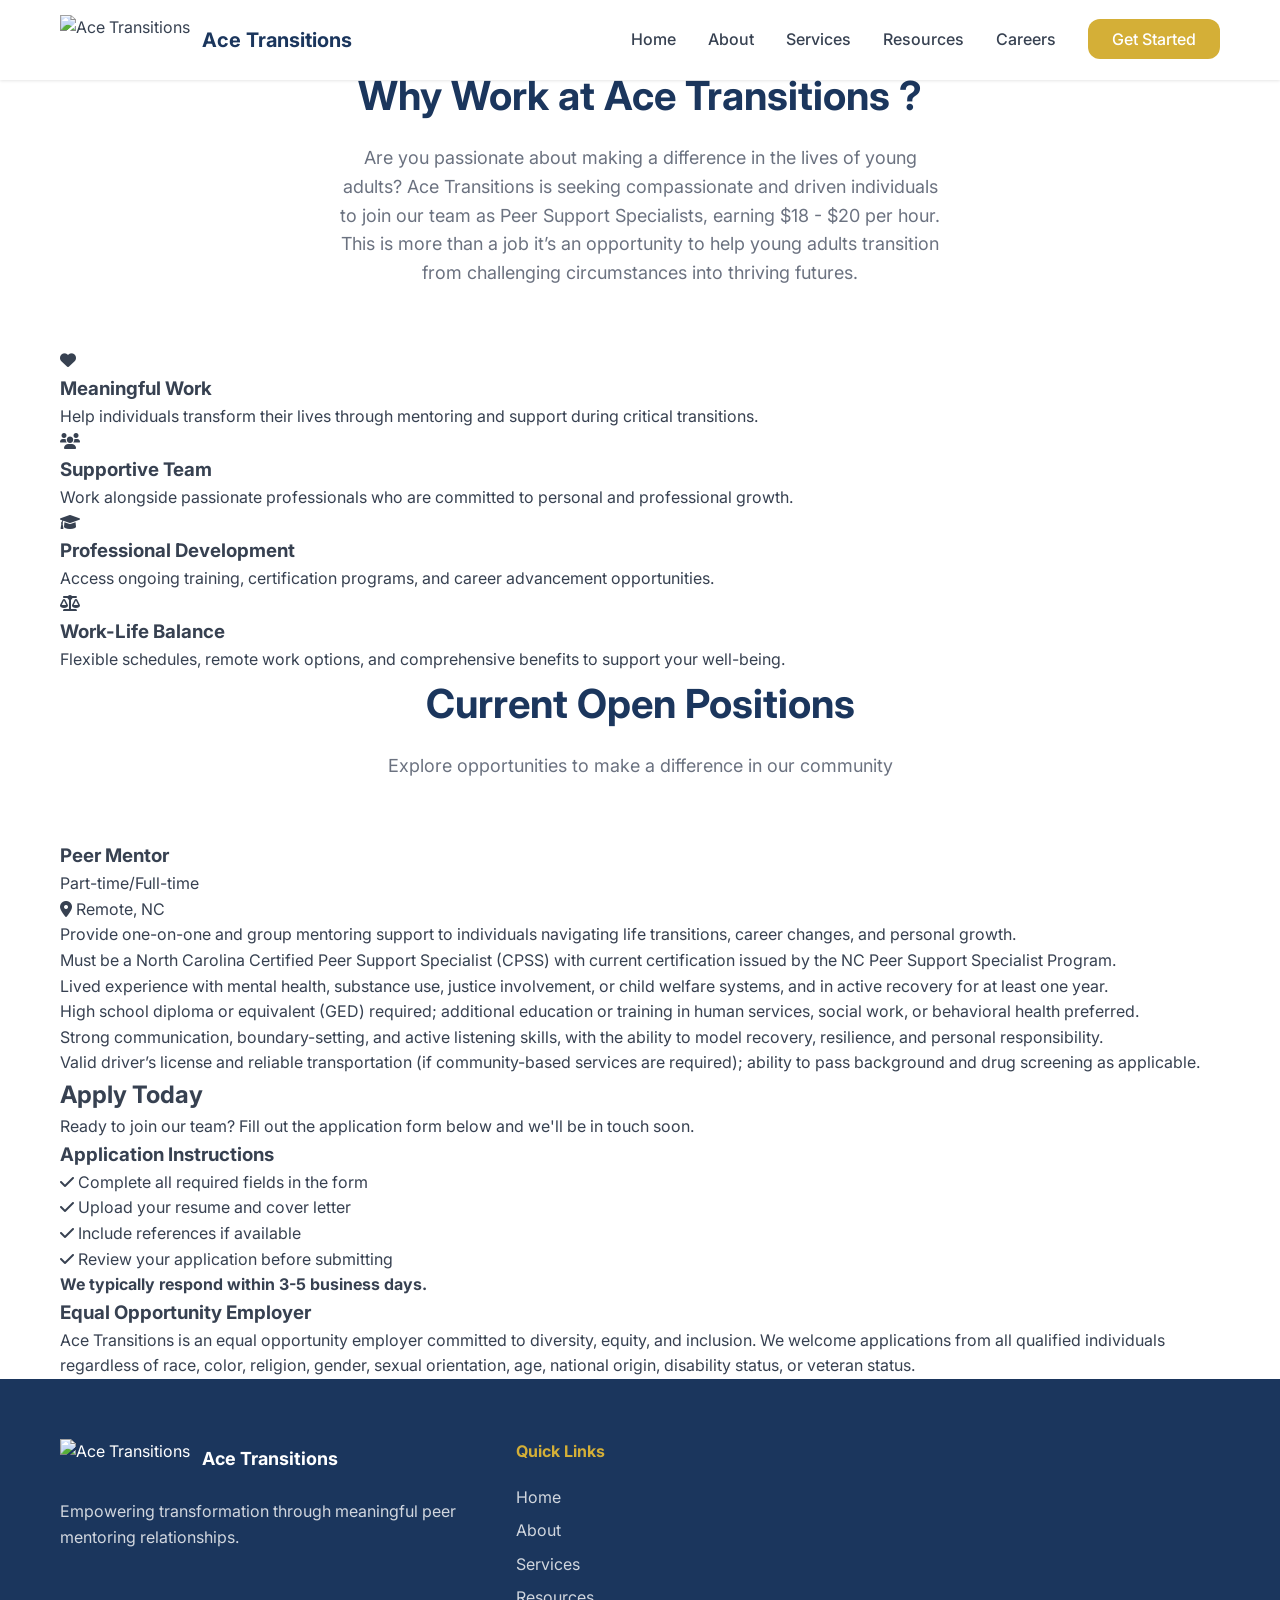
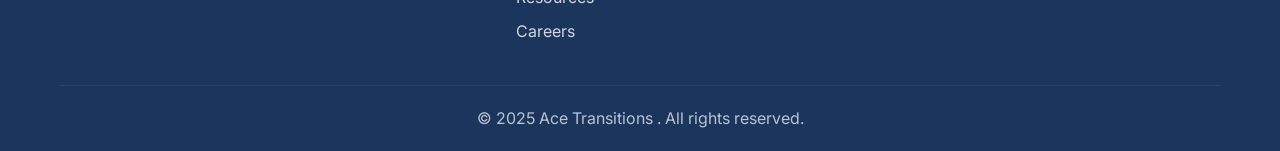
==== careers.html @ c4f5ea22 "Update logo and hero tint styling" ====
<!DOCTYPE html>
<html lang="en">

<head>
    <meta charset="UTF-8">
    <meta name="viewport" content="width=device-width, initial-scale=1.0">

    <!-- SEO Meta Tags -->
    <title>Careers | Join Our Team at Ace Transitions </title>
    <meta name="description"
        content="Join the Ace Transitions  team as a peer mentor or support staff. Apply online to help transform lives through professional mentoring services.">
    <meta name="keywords"
        content="careers, jobs, peer mentor jobs, mentoring careers, north carolina jobs, counseling jobs">
    <meta name="author" content="Ace Transitions ">
    <meta name="robots" content="index, follow">
    <link rel="canonical" href="https://transitionslegacycenter.com/careers">

    <!-- Open Graph / Facebook -->
    <meta property="og:type" content="website">
    <meta property="og:url" content="https://transitionslegacycenter.com/careers">
    <meta property="og:title" content="Careers | Join Our Team at Ace Transitions ">
    <meta property="og:description"
        content="Join our team of peer mentors and help transform lives through professional mentoring services in North Carolina.">
    <meta property="og:image" content="https://transitionslegacycenter.com/TLCLogo.png">

    <!-- Favicon -->
    <link rel="icon" type="image/png" href="TLCLogo.png">

    <!-- Stylesheets -->
    <link rel="stylesheet" href="css/style.css">
    <link rel="stylesheet" href="css/careers.css">
    <link href="https://fonts.googleapis.com/css2?family=Inter:wght@300;400;500;600;700&display=swap" rel="stylesheet">
    <link rel="stylesheet" href="https://cdnjs.cloudflare.com/ajax/libs/font-awesome/6.0.0/css/all.min.css">
</head>

<body>
    <!-- Navigation -->
    <nav class="navbar" role="navigation" aria-label="Main navigation">
        <div class="nav-container">
            <div class="nav-logo">
                <img src="TLCLogo.png" alt="Ace Transitions " class="logo">
                <span class="logo-text">Ace Transitions </span>
            </div>
            <ul class="nav-menu">
                <li><a href="index.html" class="nav-link">Home</a></li>
                <li><a href="index.html#about" class="nav-link">About</a></li>
                <li><a href="index.html#services" class="nav-link">Services</a></li>
                <li><a href="resources.html" class="nav-link">Resources</a></li>
                <li><a href="careers.html" class="nav-link active">Careers</a></li>
                <li><a href="https://www.jotform.com/form/252594932823162" class="nav-link cta-button">Get Started</a>
                </li>
            </ul>
            <div class="hamburger">
                <span class="bar"></span>
                <span class="bar"></span>
                <span class="bar"></span>
            </div>
        </div>
    </nav>

    <!-- Main Content -->
    <main class="careers-page">
        <!-- Header Section -->
        <section class="page-header">
            <div class="container">
                <h1>Join Our Team</h1>
                <p>Make a meaningful impact by helping others navigate life transitions through peer mentoring</p>
            </div>
        </section>

        <!-- Why Work With Us Section -->
        <section class="why-work-section">
            <div class="container">
                <div class="section-header">
                    <h2>Why Work at Ace Transitions ?</h2>
                    <p>Are you passionate about making a difference in the lives of young adults? Ace Transitions is
                        seeking compassionate and driven individuals to join our team as Peer Support Specialists,
                        earning $18 - $20 per hour. This is more than a job it’s an opportunity to help young adults
                        transition from challenging circumstances into thriving futures.</p>
                </div>

                <div class="benefits-grid">
                    <div class="benefit-card">
                        <div class="benefit-icon">
                            <i class="fas fa-heart"></i>
                        </div>
                        <h3>Meaningful Work</h3>
                        <p>Help individuals transform their lives through mentoring and support during critical
                            transitions.</p>
                    </div>

                    <div class="benefit-card">
                        <div class="benefit-icon">
                            <i class="fas fa-users"></i>
                        </div>
                        <h3>Supportive Team</h3>
                        <p>Work alongside passionate professionals who are committed to personal and professional
                            growth.</p>
                    </div>

                    <div class="benefit-card">
                        <div class="benefit-icon">
                            <i class="fas fa-graduation-cap"></i>
                        </div>
                        <h3>Professional Development</h3>
                        <p>Access ongoing training, certification programs, and career advancement opportunities.</p>
                    </div>

                    <div class="benefit-card">
                        <div class="benefit-icon">
                            <i class="fas fa-balance-scale"></i>
                        </div>
                        <h3>Work-Life Balance</h3>
                        <p>Flexible schedules, remote work options, and comprehensive benefits to support your
                            well-being.</p>
                    </div>
                </div>
            </div>
        </section>

        <!-- Open Positions Section -->
        <section class="positions-section">
            <div class="container">
                <div class="section-header">
                    <h2>Current Open Positions</h2>
                    <p>Explore opportunities to make a difference in our community</p>
                </div>

                <div class="positions-list">


                    <div class="position-card">
                        <div class="position-header">
                            <h3>Peer Mentor</h3>
                            <span class="position-type">Part-time/Full-time</span>
                        </div>
                        <p class="position-location"><i class="fas fa-map-marker-alt"></i> Remote, NC</p>
                        <p class="position-description">Provide one-on-one and group mentoring support to individuals
                            navigating life transitions, career changes, and personal growth.</p>
                        <ul class="position-requirements">
                            <li>Must be a North Carolina Certified Peer Support Specialist (CPSS) with current
                                certification issued by the NC Peer Support Specialist Program. </li>
                            <li> Lived experience with mental health, substance use, justice involvement, or child
                                welfare systems, and in active recovery for at least one year.</li>
                            <li> High school diploma or equivalent (GED) required; additional education or training in
                                human services, social work, or behavioral health preferred.</li>
                            <li> Strong communication, boundary-setting, and active listening skills, with the ability
                                to model recovery, resilience, and personal responsibility.</li>
                            <li>Valid driver’s license and reliable transportation (if community-based services are
                                required); ability to pass background and drug screening as applicable.</li>

                        </ul>
                    </div>


                </div>
            </div>
        </section>

        <!-- Application Form Section -->
        <section class="application-section">
            <div class="container">
                <div class="application-header">
                    <h2>Apply Today</h2>
                    <p>Ready to join our team? Fill out the application form below and we'll be in touch soon.</p>
                </div>

                <div class="form-container">
                    <div class="form-instructions">
                        <h3>Application Instructions</h3>
                        <ul>
                            <li><i class="fas fa-check"></i> Complete all required fields in the form</li>
                            <li><i class="fas fa-check"></i> Upload your resume and cover letter</li>
                            <li><i class="fas fa-check"></i> Include references if available</li>
                            <li><i class="fas fa-check"></i> Review your application before submitting</li>
                        </ul>
                        <p><strong>We typically respond within 3-5 business days.</strong></p>
                    </div>

                    <div class="jotform-wrapper">
                        <script type="text/javascript" src="https://form.jotform.com/jsform/250117291446150"></script>
                    </div>
                </div>
            </div>
        </section>

        <!-- Equal Opportunity Section -->
        <section class="equal-opportunity">
            <div class="container">
                <div class="eo-content">
                    <h3>Equal Opportunity Employer</h3>
                    <p>Ace Transitions is an equal opportunity employer committed to diversity, equity, and inclusion.
                        We welcome applications from all qualified individuals regardless of race, color, religion,
                        gender, sexual orientation, age, national origin, disability status, or veteran status.</p>
                </div>
            </div>
        </section>
    </main>

    <!-- Footer -->
    <footer class="footer" role="contentinfo">
        <div class="container">
            <div class="footer-content">
                <div class="footer-section">
                    <div class="footer-logo">
                        <img src="TLCLogo.png" alt="Ace Transitions " class="footer-logo-img">
                        <span class="footer-logo-text">Ace Transitions </span>
                    </div>
                    <p>Empowering transformation through meaningful peer mentoring relationships.</p>
                </div>

                <div class="footer-section">
                    <h4>Quick Links</h4>
                    <ul>
                        <li><a href="index.html">Home</a></li>
                        <li><a href="index.html#about">About</a></li>
                        <li><a href="index.html#services">Services</a></li>
                        <li><a href="resources.html">Resources</a></li>
                        <li><a href="careers.html">Careers</a></li>
                    </ul>
                </div>
            </div>

            <div class="footer-bottom">
                <p>&copy; 2025 Ace Transitions . All rights reserved.</p>
            </div>
        </div>
    </footer>

    <script src="js/script.js"></script>
</body>

</html>
---- css/style.css ----
/* ===== CSS VARIABLES ===== */
:root {
    /* Colors from TLC Logo */
    --primary-gold: #D4AF37;
    --deep-blue: #1B365D;
    --light-blue: #2E5984;
    --white: #FFFFFF;
    --off-white: #F8F9FA;
    --gray-100: #F5F5F5;
    --gray-200: #E5E5E5;
    --gray-300: #D1D5DB;
    --gray-600: #6B7280;
    --gray-800: #374151;
    --gray-900: #111827;

    /* Typography */
    --font-family: 'Inter', -apple-system, BlinkMacSystemFont, 'Segoe UI', Roboto, sans-serif;

    /* Spacing */
    --section-padding: 80px 0;
    --container-max-width: 1200px;
    --border-radius: 12px;
    --border-radius-lg: 20px;

    /* Shadows */
    --shadow-sm: 0 1px 3px rgba(0, 0, 0, 0.1);
    --shadow-md: 0 4px 15px rgba(0, 0, 0, 0.1);
    --shadow-lg: 0 10px 30px rgba(0, 0, 0, 0.15);

    /* Transitions */
    --transition: all 0.3s ease;
}

/* ===== RESET & BASE STYLES ===== */
* {
    margin: 0;
    padding: 0;
    box-sizing: border-box;
}

html {
    scroll-behavior: smooth;
}

body {
    font-family: var(--font-family);
    line-height: 1.6;
    color: var(--gray-800);
    background-color: var(--white);
}

a {
    text-decoration: none;
    color: inherit;
}

ul {
    list-style: none;
}

img {
    max-width: 100%;
    height: auto;
}

/* ===== UTILITIES ===== */
.container {
    max-width: var(--container-max-width);
    margin: 0 auto;
    padding: 0 20px;
}

.section-header {
    text-align: center;
    margin-bottom: 60px;
}

.section-header h2 {
    font-size: 2.5rem;
    font-weight: 700;
    color: var(--deep-blue);
    margin-bottom: 16px;
}

.section-header p {
    font-size: 1.125rem;
    color: var(--gray-600);
    max-width: 600px;
    margin: 0 auto;
}

/* ===== BUTTONS ===== */
.btn {
    display: inline-block;
    padding: 14px 32px;
    border-radius: var(--border-radius);
    font-weight: 600;
    font-size: 1rem;
    text-align: center;
    transition: var(--transition);
    cursor: pointer;
    border: 2px solid transparent;
    text-decoration: none;
}

.btn-primary {
    background-color: var(--primary-gold);
    color: var(--white);
    border-color: var(--primary-gold);
}

.btn-primary:hover {
    background-color: #B8941F;
    border-color: #B8941F;
    transform: translateY(-2px);
    box-shadow: var(--shadow-md);
}

.btn-secondary {
    background-color: transparent;
    color: var(--deep-blue);
    border-color: var(--deep-blue);
}

.btn-secondary:hover {
    background-color: var(--deep-blue);
    color: var(--white);
    transform: translateY(-2px);
}

.btn-full {
    width: 100%;
}

/* ===== NAVIGATION ===== */
.navbar {
    background-color: var(--white);
    box-shadow: var(--shadow-sm);
    position: fixed;
    top: 0;
    width: 100%;
    z-index: 1000;
    transition: var(--transition);
}

.nav-container {
    max-width: var(--container-max-width);
    margin: 0 auto;
    padding: 0 20px;
    display: flex;
    justify-content: space-between;
    align-items: center;
    height: 80px;
}

.nav-logo {
    display: flex;
    align-items: center;
    gap: 12px;
}

.logo {
    height: 50px;
    width: auto;
}

.logo-text {
    font-size: 1.25rem;
    font-weight: 700;
    color: var(--deep-blue);
}

.nav-menu {
    display: flex;
    align-items: center;
    gap: 32px;
}

.nav-link {
    font-weight: 500;
    color: var(--gray-800);
    transition: var(--transition);
    position: relative;
}

.nav-link:hover {
    color: var(--primary-gold);
}

.nav-link.cta-button {
    background-color: var(--primary-gold);
    color: var(--white);
    padding: 10px 24px;
    border-radius: var(--border-radius);
    white-space: nowrap;
    overflow: visible;
    min-width: max-content;
}

.nav-link.cta-button:hover {
    background-color: #B8941F;
    transform: translateY(-2px);
}

.hamburger {
    display: none;
    flex-direction: column;
    cursor: pointer;
}

.bar {
    width: 25px;
    height: 3px;
    background-color: var(--deep-blue);
    margin: 3px 0;
    transition: var(--transition);
}

/* ===== HERO SECTION ===== */
.hero {
    background: linear-gradient(rgba(27, 54, 93, 0.2), rgba(41, 61, 80, 0.2)), url('../assets/Background.jpg');
    background-size: cover;
    background-position: center;
    background-attachment: fixed;
    color: var(--white);
    padding: 140px 0 80px;
    min-height: 100vh;
    display: flex;
    align-items: center;
}

.hero-container {
    max-width: var(--container-max-width);
    margin: 0 auto;
    padding: 0 20px;
    display: grid;
    grid-template-columns: 1fr 1fr;
    gap: 60px;
    align-items: center;
}

.hero-title {
    font-size: 3.5rem;
    font-weight: 700;
    line-height: 1.2;
    margin-bottom: 24px;
}

.highlight {
    color: var(--primary-gold);
}

.hero-description {
    font-size: 1.25rem;
    line-height: 1.6;
    margin-bottom: 32px;
    opacity: 0.9;
}

.hero-buttons {
    display: flex;
    gap: 20px;
    flex-wrap: wrap;
}

.hero-image {
    display: flex;
    justify-content: center;
}

.hero-card {
    background-color: rgba(255, 255, 255, 0.1);
    backdrop-filter: blur(10px);
    border-radius: var(--border-radius-lg);
    padding: 40px;
    text-align: center;
    border: 1px solid rgba(255, 255, 255, 0.2);
}

.hero-card i {
    font-size: 3rem;
    color: var(--primary-gold);
    margin-bottom: 20px;
}

.hero-card h3 {
    font-size: 2.5rem;
    font-weight: 700;
    margin-bottom: 8px;
}

.hero-card p {
    opacity: 0.8;
}

/* ===== ABOUT SECTION ===== */
.about {
    padding: var(--section-padding);
    background-color: var(--off-white);
}

.about-grid {
    display: grid;
    grid-template-columns: 2fr 1fr;
    gap: 60px;
    align-items: center;
}

.about-content h3 {
    font-size: 2rem;
    color: var(--deep-blue);
    margin-bottom: 20px;
}

.about-content p {
    font-size: 1.125rem;
    line-height: 1.7;
    margin-bottom: 40px;
}

.stats {
    display: grid;
    grid-template-columns: repeat(3, 1fr);
    gap: 30px;
}

.stat-item {
    text-align: center;
}

.stat-item h4 {
    font-size: 2.5rem;
    font-weight: 700;
    color: var(--primary-gold);
    margin-bottom: 8px;
}

.stat-item p {
    color: var(--gray-600);
    font-weight: 500;
}

.about-logo {
    max-width: 200px;
    margin: 0 auto;
    display: block;
}

/* ===== SERVICES SECTION ===== */
.services {
    padding: var(--section-padding);
}

.services-grid {
    display: grid;
    grid-template-columns: repeat(auto-fit, minmax(280px, 1fr));
    gap: 30px;
}

.service-card {
    background-color: var(--white);
    border-radius: var(--border-radius-lg);
    padding: 40px 30px;
    text-align: center;
    box-shadow: var(--shadow-md);
    transition: var(--transition);
    border: 1px solid var(--gray-200);
}

.service-card:hover {
    transform: translateY(-5px);
    box-shadow: var(--shadow-lg);
}

.service-icon {
    width: 80px;
    height: 80px;
    background: linear-gradient(135deg, var(--primary-gold), #F4D03F);
    border-radius: 50%;
    display: flex;
    align-items: center;
    justify-content: center;
    margin: 0 auto 24px;
}

.service-icon i {
    font-size: 2rem;
    color: var(--white);
}

.service-card h3 {
    font-size: 1.5rem;
    color: var(--deep-blue);
    margin-bottom: 16px;
}

.service-card p {
    color: var(--gray-600);
    margin-bottom: 20px;
    line-height: 1.6;
}

.service-card ul {
    text-align: left;
}

.service-card li {
    color: var(--gray-600);
    margin-bottom: 8px;
    position: relative;
    padding-left: 20px;
}

.service-card li::before {
    content: '✓';
    position: absolute;
    left: 0;
    color: var(--primary-gold);
    font-weight: bold;
}

/* ===== MENTORS SECTION ===== */
.mentors {
    padding: var(--section-padding);
    background-color: var(--off-white);
}

.mentors-grid {
    display: grid;
    grid-template-columns: repeat(auto-fit, minmax(300px, 1fr));
    gap: 40px;
}

.mentor-card {
    background-color: var(--white);
    border-radius: var(--border-radius-lg);
    padding: 40px 30px;
    text-align: center;
    box-shadow: var(--shadow-md);
    transition: var(--transition);
}

.mentor-card:hover {
    transform: translateY(-5px);
    box-shadow: var(--shadow-lg);
}

.mentor-image {
    margin-bottom: 24px;
}

.mentor-image img {
    width: 120px;
    height: 120px;
    border-radius: 50%;
    object-fit: cover;
    border: 3px solid var(--primary-gold);
}

.mentor-image i {
    font-size: 5rem;
    color: var(--gray-300);
}

.mentor-card h3 {
    font-size: 1.5rem;
    color: var(--deep-blue);
    margin-bottom: 8px;
}

.mentor-title {
    color: var(--primary-gold);
    font-weight: 600;
    margin-bottom: 16px;
}

.mentor-description {
    color: var(--gray-600);
    line-height: 1.6;
    margin-bottom: 20px;
}

.mentor-specialties {
    display: flex;
    gap: 8px;
    justify-content: center;
    flex-wrap: wrap;
}

.specialty {
    background-color: var(--gray-100);
    color: var(--deep-blue);
    padding: 6px 12px;
    border-radius: 20px;
    font-size: 0.875rem;
    font-weight: 500;
}

/* ===== TESTIMONIALS SECTION ===== */
.testimonials {
    padding: var(--section-padding);
}

.testimonials-grid {
    display: grid;
    grid-template-columns: repeat(auto-fit, minmax(300px, 1fr));
    gap: 40px;
}

.testimonial-card {
    background-color: var(--white);
    border-radius: var(--border-radius-lg);
    padding: 40px 30px;
    box-shadow: var(--shadow-md);
    border-left: 4px solid var(--primary-gold);
}

.testimonial-content {
    margin-bottom: 24px;
}

.testimonial-content i {
    font-size: 1.5rem;
    color: var(--primary-gold);
    margin-bottom: 16px;
}

.testimonial-content p {
    font-style: italic;
    line-height: 1.6;
    color: var(--gray-700);
}

.testimonial-author h4 {
    color: var(--deep-blue);
    margin-bottom: 4px;
}

.testimonial-author p {
    color: var(--gray-600);
    font-size: 0.875rem;
}

/* ===== CONTACT SECTION ===== */
.contact {
    padding: var(--section-padding);
    background-color: var(--off-white);
}

.contact-content {
    display: grid;
    grid-template-columns: 1fr 1fr;
    gap: 60px;
    align-items: start;
}

.contact-info h2 {
    font-size: 2.5rem;
    color: var(--deep-blue);
    margin-bottom: 20px;
}

.contact-info>p {
    font-size: 1.125rem;
    color: var(--gray-600);
    margin-bottom: 40px;
    line-height: 1.6;
}

.contact-details {
    display: flex;
    flex-direction: column;
    gap: 24px;
}

.contact-item {
    display: flex;
    align-items: flex-start;
    gap: 16px;
}

.contact-item i {
    font-size: 1.25rem;
    color: var(--primary-gold);
    margin-top: 4px;
}

.contact-item h4 {
    color: var(--deep-blue);
    margin-bottom: 4px;
}

.contact-item p {
    color: var(--gray-600);
}

.contact-form {
    background-color: var(--white);
    border-radius: var(--border-radius-lg);
    padding: 40px;
    box-shadow: var(--shadow-md);
}

.form-group {
    margin-bottom: 24px;
}

.form-group input,
.form-group select,
.form-group textarea {
    width: 100%;
    padding: 14px 16px;
    border: 2px solid var(--gray-200);
    border-radius: var(--border-radius);
    font-size: 1rem;
    transition: var(--transition);
    font-family: inherit;
}

.form-group input:focus,
.form-group select:focus,
.form-group textarea:focus {
    outline: none;
    border-color: var(--primary-gold);
    box-shadow: 0 0 0 3px rgba(212, 175, 55, 0.1);
}

.form-group textarea {
    resize: vertical;
    min-height: 120px;
}

/* ===== FOOTER ===== */
.footer {
    background-color: var(--deep-blue);
    color: var(--white);
    padding: 60px 0 20px;
}

.footer-content {
    display: grid;
    grid-template-columns: 2fr 1fr 1fr 1fr;
    gap: 40px;
    margin-bottom: 40px;
}

.footer-logo {
    display: flex;
    align-items: center;
    gap: 12px;
    margin-bottom: 20px;
}

.footer-logo-img {
    height: 40px;
}

.footer-logo-text {
    font-size: 1.125rem;
    font-weight: 700;
}

.footer-section p {
    margin-bottom: 20px;
    opacity: 0.8;
    line-height: 1.6;
}

.footer-section h4 {
    margin-bottom: 20px;
    color: var(--primary-gold);
}

.footer-section ul {
    display: flex;
    flex-direction: column;
    gap: 8px;
}

.footer-section a {
    color: rgba(255, 255, 255, 0.8);
    transition: var(--transition);
}

.footer-section a:hover {
    color: var(--primary-gold);
}

.social-links {
    display: flex;
    gap: 12px;
}

.social-link {
    width: 40px;
    height: 40px;
    background-color: rgba(255, 255, 255, 0.1);
    border-radius: 50%;
    display: flex;
    align-items: center;
    justify-content: center;
    transition: var(--transition);
}

.social-link:hover {
    background-color: var(--primary-gold);
    transform: translateY(-2px);
}

.footer-contact {
    display: flex;
    flex-direction: column;
    gap: 8px;
}

.footer-contact p {
    display: flex;
    align-items: center;
    gap: 8px;
    margin-bottom: 0;
}

.footer-bottom {
    border-top: 1px solid rgba(255, 255, 255, 0.1);
    padding-top: 20px;
    text-align: center;
    opacity: 0.7;
}

/* ===== MOBILE MENU STYLES ===== */
@media (max-width: 768px) {
    .nav-menu {
        position: fixed;
        left: -100%;
        top: 80px;
        flex-direction: column;
        background-color: white;
        width: 100%;
        text-align: center;
        transition: 0.3s;
        box-shadow: 0 10px 27px rgba(0, 0, 0, 0.05);
        padding: 20px 0;
    }

    .nav-menu.active {
        left: 0;
    }

    .nav-menu li {
        margin: 16px 0;
    }

    .hamburger.active .bar:nth-child(2) {
        opacity: 0;
    }

    .hamburger.active .bar:nth-child(1) {
        transform: translateY(8px) rotate(45deg);
    }

    .hamburger.active .bar:nth-child(3) {
        transform: translateY(-8px) rotate(-45deg);
    }
}

.notification {
    max-width: 400px;
    word-wrap: break-word;
}

@media (max-width: 480px) {
    .notification {
        right: 10px;
        left: 10px;
        transform: translateY(-100%);
    }

    .notification.notification-success,
    .notification.notification-error {
        transform: translateY(0);
    }
}

/* ===== RESPONSIVE DESIGN ===== */
@media (max-width: 1024px) {
    .hero-container {
        grid-template-columns: 1fr;
        text-align: center;
        gap: 40px;
    }

    .about-grid {
        grid-template-columns: 1fr;
        gap: 40px;
    }

    .contact-content {
        grid-template-columns: 1fr;
        gap: 40px;
    }

    .footer-content {
        grid-template-columns: 1fr 1fr;
        gap: 30px;
    }
}

@media (max-width: 768px) {
    .hamburger {
        display: flex;
    }

    .hero-title {
        font-size: 2.5rem;
    }

    .section-header h2 {
        font-size: 2rem;
    }

    .hero-buttons {
        justify-content: center;
    }

    .stats {
        grid-template-columns: 1fr;
        gap: 20px;
    }

    .services-grid,
    .mentors-grid,
    .testimonials-grid {
        grid-template-columns: 1fr;
    }

    .footer-content {
        grid-template-columns: 1fr;
        text-align: center;
    }

    .contact-item {
        text-align: center;
        flex-direction: column;
        gap: 8px;
    }
}

@media (max-width: 480px) {
    .container {
        padding: 0 16px;
    }

    .hero {
        padding: 120px 0 60px;
    }

    .hero-title {
        font-size: 2rem;
    }

    .hero-buttons {
        flex-direction: column;
        align-items: center;
    }

    .btn {
        padding: 12px 24px;
    }

    .service-card,
    .mentor-card,
    .contact-form {
        padding: 30px 20px;
    }

    .nav-container {
        padding: 0 16px;
    }

    .logo-text {
        display: none;
    }
}

/* ===== ANIMATIONS ===== */
@keyframes fadeInUp {
    from {
        opacity: 0;
        transform: translateY(30px);
    }

    to {
        opacity: 1;
        transform: translateY(0);
    }
}

.hero-content,
.hero-image {
    animation: fadeInUp 0.8s ease-out;
}

.service-card,
.mentor-card,
.testimonial-card {
    animation: fadeInUp 0.6s ease-out;
}

/* ===== SCROLL BEHAVIOR ===== */
.navbar.scrolled {
    background-color: rgba(255, 255, 255, 0.95);
    backdrop-filter: blur(10px);
}

/* ===== ACCESSIBILITY ===== */
@media (prefers-reduced-motion: reduce) {
    * {
        animation-duration: 0.01ms !important;
        animation-iteration-count: 1 !important;
        transition-duration: 0.01ms !important;
    }
}

.sr-only {
    position: absolute;
    width: 1px;
    height: 1px;
    padding: 0;
    margin: -1px;
    overflow: hidden;
    clip: rect(0, 0, 0, 0);
    white-space: nowrap;
    border: 0;
}
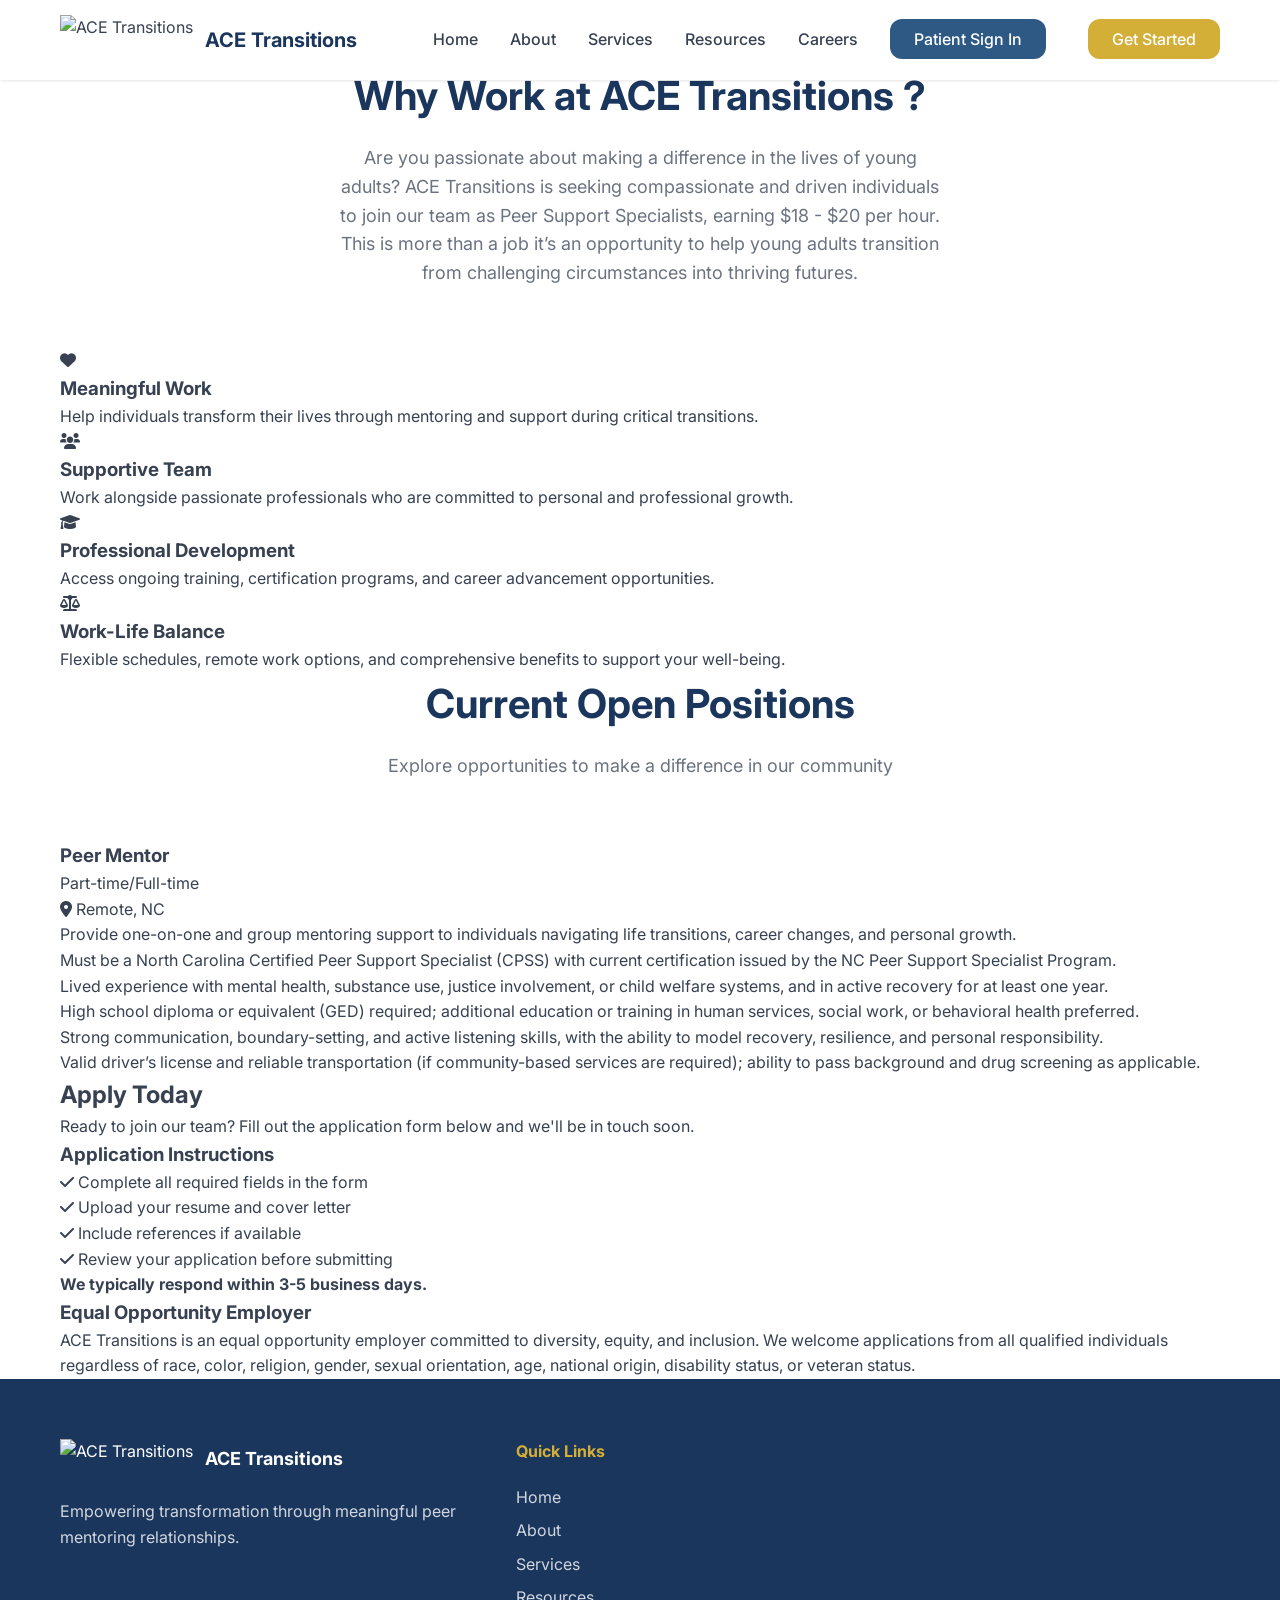
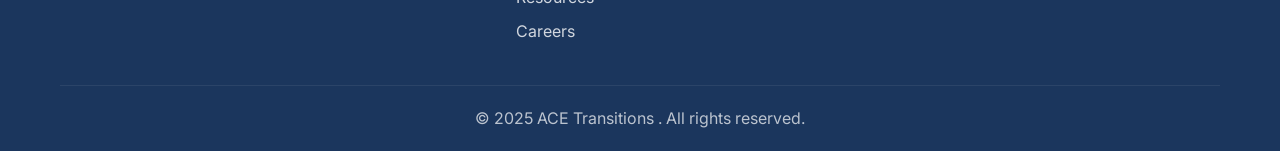
==== commit e6324974: "Update branding to ACE Transitions" ====
--- a/careers.html
+++ b/careers.html
@@ -6,19 +6,19 @@
     <meta name="viewport" content="width=device-width, initial-scale=1.0">
 
     <!-- SEO Meta Tags -->
-    <title>Careers | Join Our Team at Ace Transitions </title>
+    <title>Careers | Join Our Team at ACE Transitions </title>
     <meta name="description"
-        content="Join the Ace Transitions  team as a peer mentor or support staff. Apply online to help transform lives through professional mentoring services.">
+        content="Join the ACE Transitions  team as a peer mentor or support staff. Apply online to help transform lives through professional mentoring services.">
     <meta name="keywords"
         content="careers, jobs, peer mentor jobs, mentoring careers, north carolina jobs, counseling jobs">
-    <meta name="author" content="Ace Transitions ">
+    <meta name="author" content="ACE Transitions ">
     <meta name="robots" content="index, follow">
     <link rel="canonical" href="https://transitionslegacycenter.com/careers">
 
     <!-- Open Graph / Facebook -->
     <meta property="og:type" content="website">
     <meta property="og:url" content="https://transitionslegacycenter.com/careers">
-    <meta property="og:title" content="Careers | Join Our Team at Ace Transitions ">
+    <meta property="og:title" content="Careers | Join Our Team at ACE Transitions ">
     <meta property="og:description"
         content="Join our team of peer mentors and help transform lives through professional mentoring services in North Carolina.">
     <meta property="og:image" content="https://transitionslegacycenter.com/TLCLogo.png">
@@ -38,8 +38,8 @@
     <nav class="navbar" role="navigation" aria-label="Main navigation">
         <div class="nav-container">
             <div class="nav-logo">
-                <img src="TLCLogo.png" alt="Ace Transitions " class="logo">
-                <span class="logo-text">Ace Transitions </span>
+                <img src="TLCLogo.png" alt="ACE Transitions " class="logo">
+                <span class="logo-text">ACE Transitions </span>
             </div>
             <ul class="nav-menu">
                 <li><a href="index.html" class="nav-link">Home</a></li>
@@ -47,6 +47,9 @@
                 <li><a href="index.html#services" class="nav-link">Services</a></li>
                 <li><a href="resources.html" class="nav-link">Resources</a></li>
                 <li><a href="careers.html" class="nav-link active">Careers</a></li>
+                <li><a href="https://account.simplepractice.com/saml/auth?SAMLRequest=fVJNj9MwFPwrufnkJg0NUKupVFohKu1C1GY5cEGO%2B8JaSmzj98KWf4%2Fdj92stPRkyW9mPDN%2BC5R958RqoEezg98DICUrRPCkrVlbg0MPfg%2F%2Bj1bwsLsr2SORQ5GmCGrwMEHduw6cl4oCYqJsnw6BjWnUTWWQZckmiGojo%2BILXyplB0NvCYyo203Jfja5attGzvismX%2Fgs3mh%2BLydfuTFVBbT9l3WFJkMUMQBtgZJGipZnuXveVbwaVHnmcgKURQ%2FWFJ5S1bZ7pM2B21%2BlWzwRliJGoWRPaAgJfar%2BzuRTzLRnEEovtR1xatv%2B5ol30O0U4wAYMmx7wyKaPe2krwWOqa42xx3scqWi4gWp3h%2B%2BbouLp1bpOP54vyfX4PedlPZTqu%2Fyarr7NPagyQoGfkBWPLZ%2Bl7SbQfxRh94e4IK8tKgBkMsvT5y2Rc4nLYnLAvBkZK17Z30GmNLcAw%2BrwnGqHUXOtlBu7xZmxIq4sJ1FY4n6w%2FxA0GFJ%2Btox1lPl%2Fhvip9n%2FzH6PB3v%2FvIf"
+                        class="nav-link cta-button" target="_blank" rel="noopener noreferrer"
+                        style="background-color: var(--light-blue); margin-right: 10px;">Patient Sign In</a></li>
                 <li><a href="https://www.jotform.com/form/252594932823162" class="nav-link cta-button">Get Started</a>
                 </li>
             </ul>
@@ -72,8 +75,8 @@
         <section class="why-work-section">
             <div class="container">
                 <div class="section-header">
-                    <h2>Why Work at Ace Transitions ?</h2>
-                    <p>Are you passionate about making a difference in the lives of young adults? Ace Transitions is
+                    <h2>Why Work at ACE Transitions ?</h2>
+                    <p>Are you passionate about making a difference in the lives of young adults? ACE Transitions is
                         seeking compassionate and driven individuals to join our team as Peer Support Specialists,
                         earning $18 - $20 per hour. This is more than a job it’s an opportunity to help young adults
                         transition from challenging circumstances into thriving futures.</p>
@@ -178,7 +181,7 @@
                     </div>
 
                     <div class="jotform-wrapper">
-                        <script type="text/javascript" src="https://form.jotform.com/jsform/250117291446150"></script>
+                        <script type="text/javascript" src="https://form.jotform.com/jsform/261346363492157"></script>
                     </div>
                 </div>
             </div>
@@ -189,7 +192,7 @@
             <div class="container">
                 <div class="eo-content">
                     <h3>Equal Opportunity Employer</h3>
-                    <p>Ace Transitions is an equal opportunity employer committed to diversity, equity, and inclusion.
+                    <p>ACE Transitions is an equal opportunity employer committed to diversity, equity, and inclusion.
                         We welcome applications from all qualified individuals regardless of race, color, religion,
                         gender, sexual orientation, age, national origin, disability status, or veteran status.</p>
                 </div>
@@ -203,8 +206,8 @@
             <div class="footer-content">
                 <div class="footer-section">
                     <div class="footer-logo">
-                        <img src="TLCLogo.png" alt="Ace Transitions " class="footer-logo-img">
-                        <span class="footer-logo-text">Ace Transitions </span>
+                        <img src="TLCLogo.png" alt="ACE Transitions " class="footer-logo-img">
+                        <span class="footer-logo-text">ACE Transitions </span>
                     </div>
                     <p>Empowering transformation through meaningful peer mentoring relationships.</p>
                 </div>
@@ -222,7 +225,7 @@
             </div>
 
             <div class="footer-bottom">
-                <p>&copy; 2025 Ace Transitions . All rights reserved.</p>
+                <p>&copy; 2025 ACE Transitions . All rights reserved.</p>
             </div>
         </div>
     </footer>
--- a/css/style.css
+++ b/css/style.css
@@ -301,9 +301,10 @@
 
 .about-grid {
     display: grid;
-    grid-template-columns: 2fr 1fr;
+    grid-template-columns: 1fr;
     gap: 60px;
     align-items: center;
+    text-align: center;
 }
 
 .about-content h3 {
@@ -342,7 +343,7 @@
 
 .about-logo {
     max-width: 200px;
-    margin: 0 auto;
+    margin: 0 auto 40px;
     display: block;
 }
 
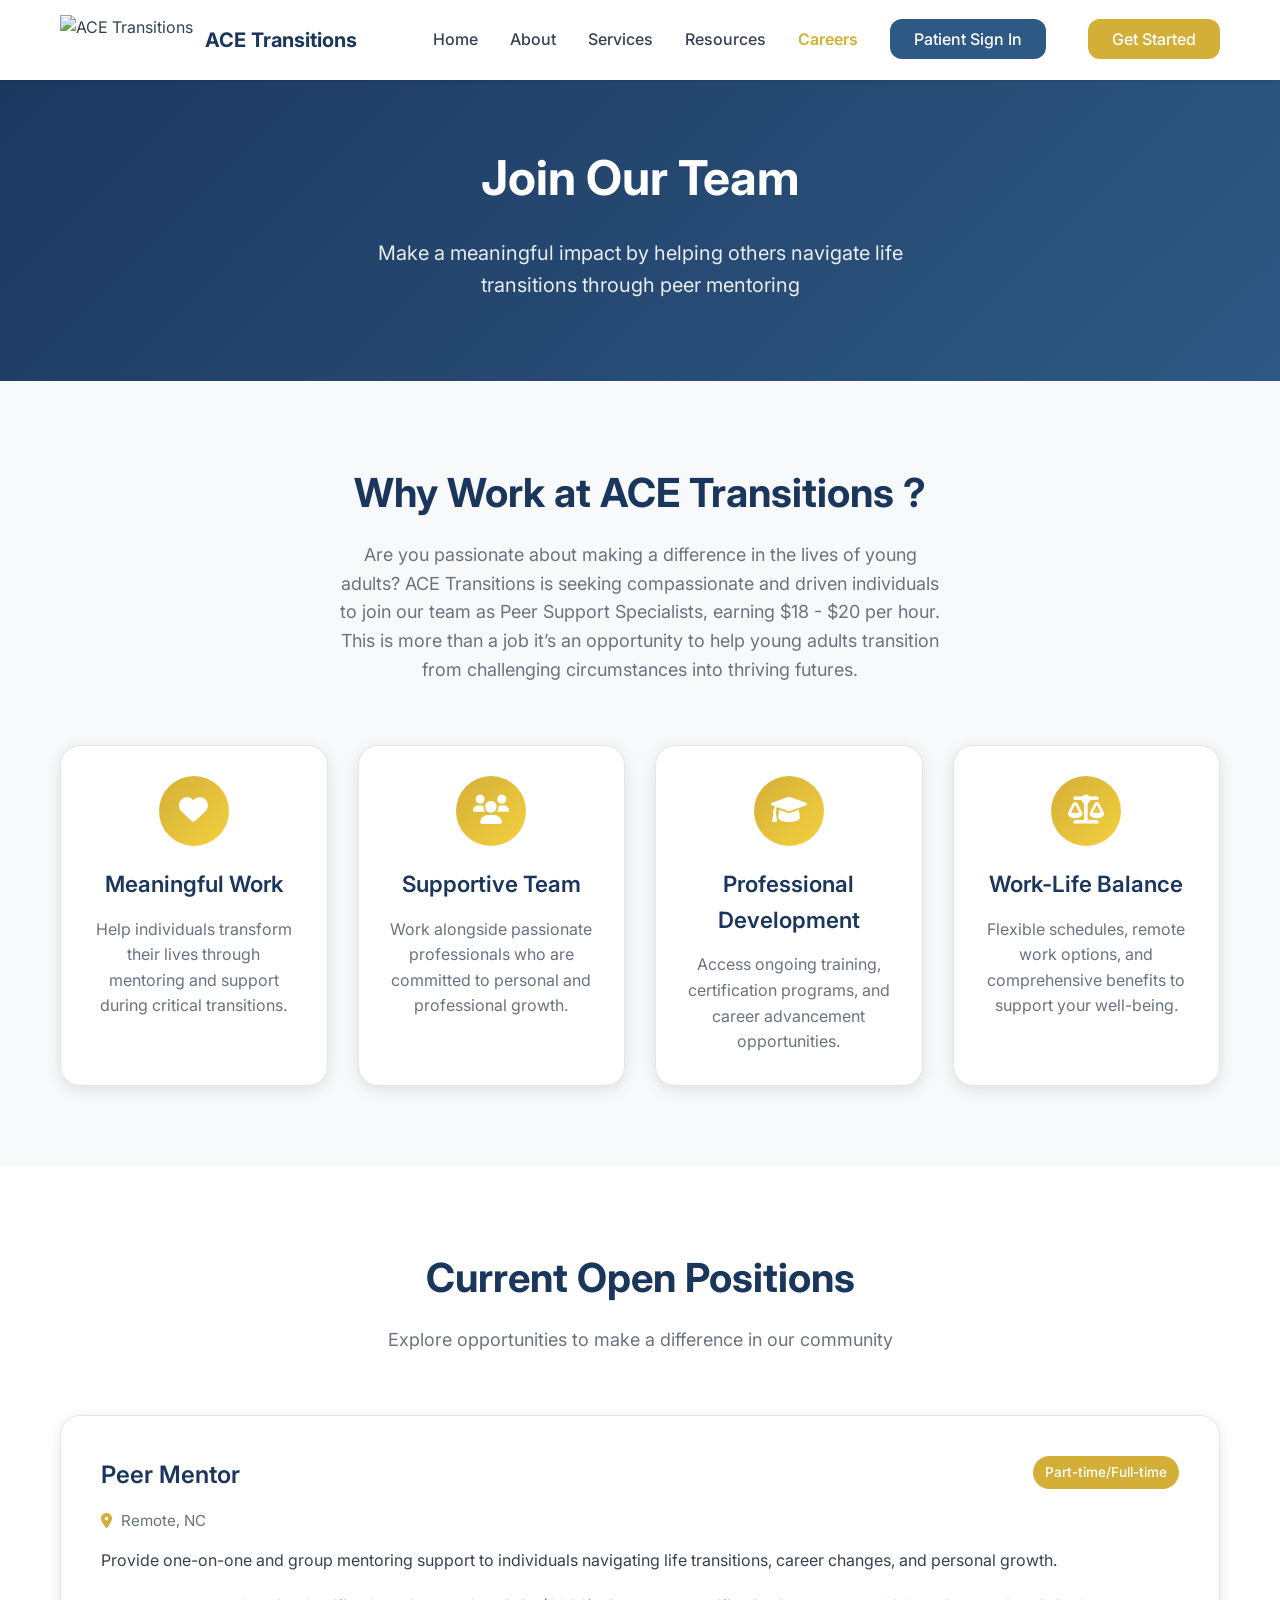
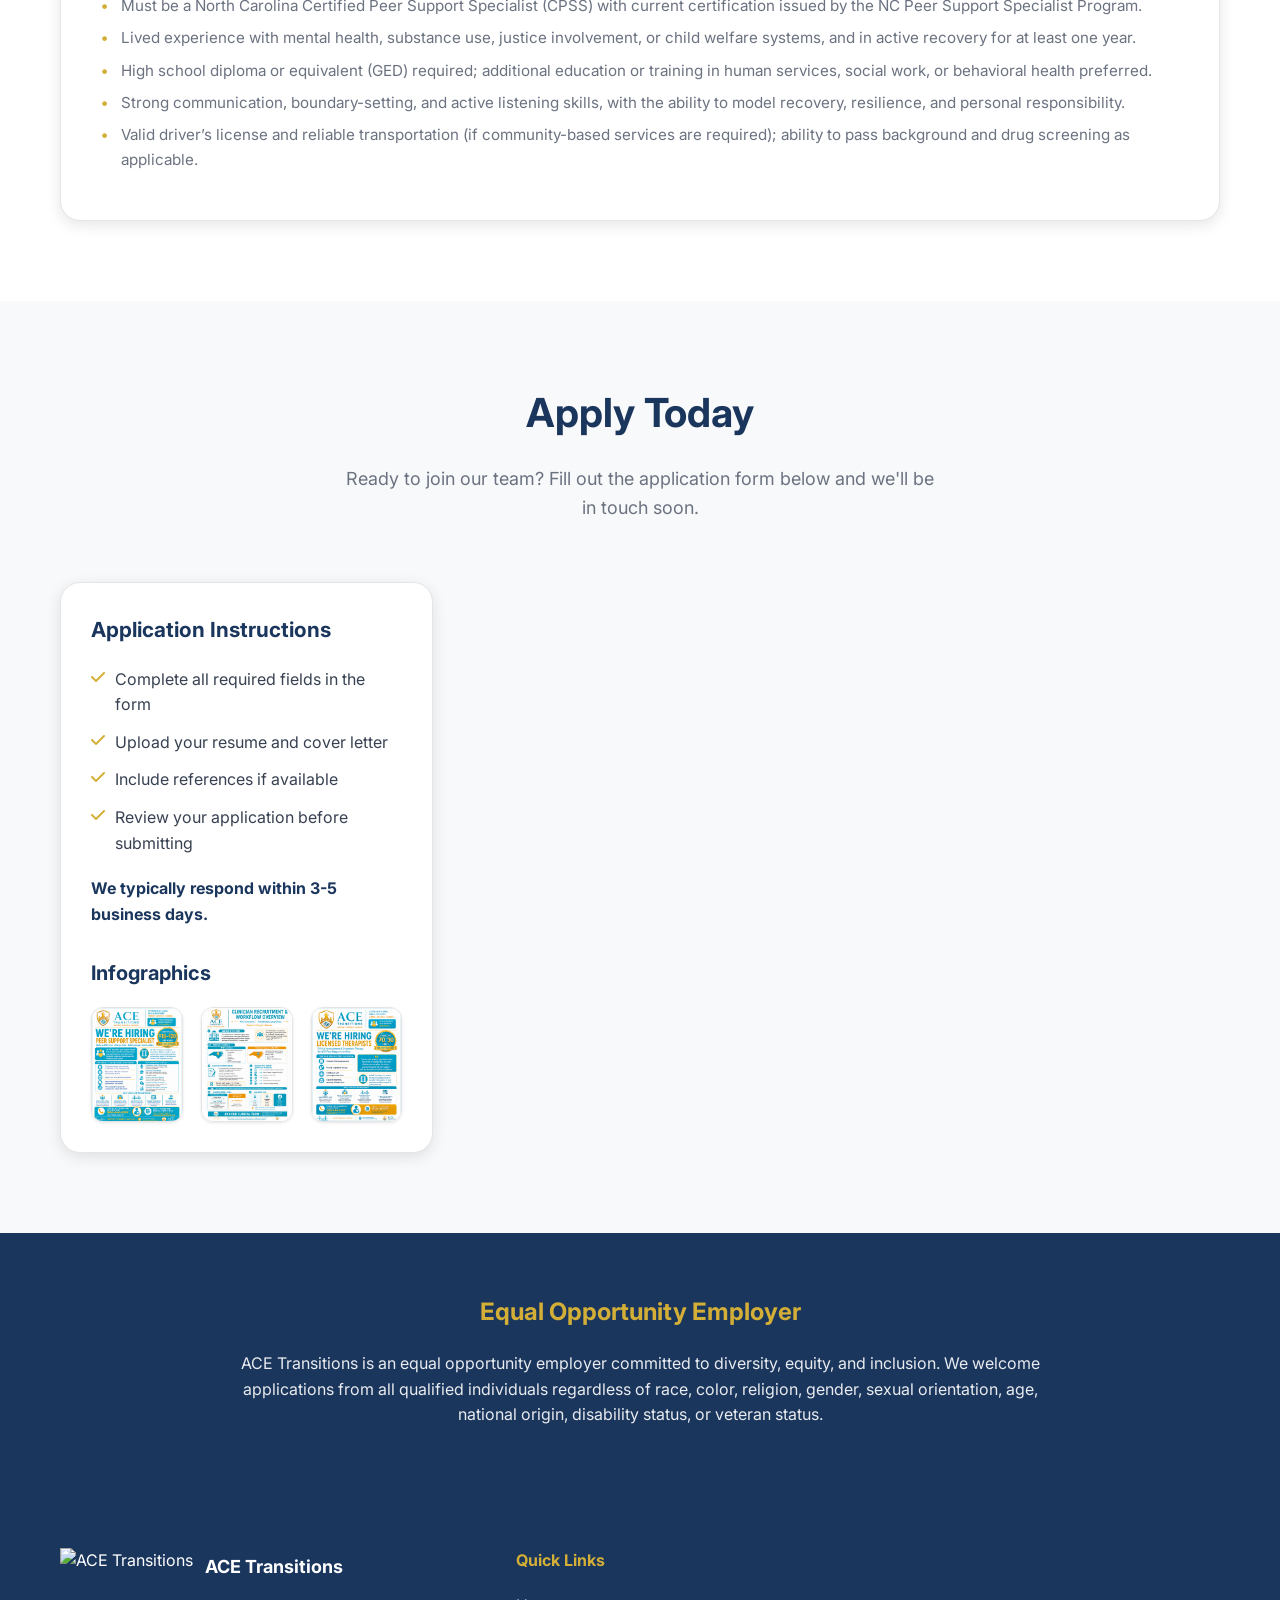
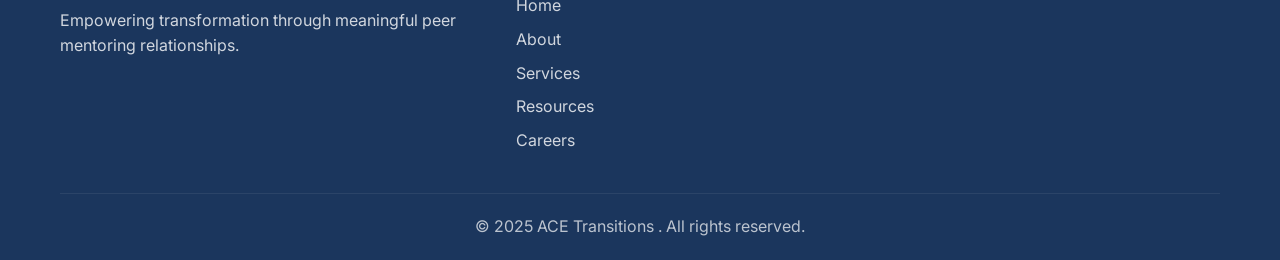
==== commit 30f83ae6: "Add Infographics gallery with clickable zoomable flyer modal" ====
--- a/careers.html
+++ b/careers.html
@@ -178,6 +178,24 @@
                             <li><i class="fas fa-check"></i> Review your application before submitting</li>
                         </ul>
                         <p><strong>We typically respond within 3-5 business days.</strong></p>
+                        <div class="infographics-gallery">
+                            <h4>Infographics</h4>
+                            <div class="infographic-items">
+                                <img class="expandable-flyer" src="assets/flyer1.png" alt="Infographic Flyer 1">
+                                <img class="expandable-flyer" src="assets/flyer2.png" alt="Infographic Flyer 2">
+                                <img class="expandable-flyer" src="assets/flyer3.png" alt="Infographic Flyer 3">
+                            </div>
+                        </div>
+                        <div class="image-modal" id="infographic-modal" aria-hidden="true">
+                            <button class="modal-close" type="button" aria-label="Close enlarged image">×</button>
+                            <div class="modal-controls" aria-label="Zoom controls">
+                                <button class="zoom-btn zoom-out" type="button" aria-label="Zoom out">−</button>
+                                <span class="zoom-label">Zoom</span>
+                                <button class="zoom-btn zoom-in" type="button" aria-label="Zoom in">+</button>
+                            </div>
+                            <img class="modal-image" src="" alt="Enlarged infographic">
+                            <p class="modal-caption"></p>
+                        </div>
                     </div>
 
                     <div class="jotform-wrapper">
--- a/css/careers.css
+++ b/css/careers.css
@@ -0,0 +1,492 @@
+/* ===== CAREERS PAGE STYLES ===== */
+
+/* Page Header */
+.page-header {
+    background: linear-gradient(135deg, var(--deep-blue) 0%, var(--light-blue) 100%);
+    color: var(--white);
+    padding: 140px 0 80px;
+    text-align: center;
+}
+
+.page-header h1 {
+    font-size: 3rem;
+    font-weight: 700;
+    margin-bottom: 20px;
+}
+
+.page-header p {
+    font-size: 1.25rem;
+    opacity: 0.9;
+    max-width: 600px;
+    margin: 0 auto;
+}
+
+/* Why Work Section */
+.why-work-section {
+    padding: 80px 0;
+    background-color: var(--off-white);
+}
+
+.benefits-grid {
+    display: grid;
+    grid-template-columns: repeat(auto-fit, minmax(250px, 1fr));
+    gap: 30px;
+    margin-top: 40px;
+}
+
+.benefit-card {
+    background-color: var(--white);
+    border-radius: var(--border-radius-lg);
+    padding: 30px;
+    text-align: center;
+    box-shadow: var(--shadow-md);
+    transition: var(--transition);
+    border: 1px solid var(--gray-200);
+}
+
+.benefit-card:hover {
+    transform: translateY(-5px);
+    box-shadow: var(--shadow-lg);
+}
+
+.benefit-icon {
+    width: 70px;
+    height: 70px;
+    background: linear-gradient(135deg, var(--primary-gold), #F4D03F);
+    border-radius: 50%;
+    display: flex;
+    align-items: center;
+    justify-content: center;
+    margin: 0 auto 20px;
+}
+
+.benefit-icon i {
+    font-size: 1.8rem;
+    color: var(--white);
+}
+
+.benefit-card h3 {
+    font-size: 1.4rem;
+    color: var(--deep-blue);
+    margin-bottom: 15px;
+    font-weight: 600;
+}
+
+.benefit-card p {
+    color: var(--gray-600);
+    line-height: 1.6;
+}
+
+/* Positions Section */
+.positions-section {
+    padding: 80px 0;
+}
+
+.positions-list {
+    display: flex;
+    flex-direction: column;
+    gap: 30px;
+    margin-top: 40px;
+}
+
+.position-card {
+    background-color: var(--white);
+    border-radius: var(--border-radius-lg);
+    padding: 40px;
+    box-shadow: var(--shadow-md);
+    border: 1px solid var(--gray-200);
+    transition: var(--transition);
+}
+
+.position-card:hover {
+    transform: translateY(-3px);
+    box-shadow: var(--shadow-lg);
+}
+
+.position-header {
+    display: flex;
+    justify-content: space-between;
+    align-items: flex-start;
+    margin-bottom: 15px;
+    flex-wrap: wrap;
+    gap: 10px;
+}
+
+.position-header h3 {
+    font-size: 1.5rem;
+    color: var(--deep-blue);
+    font-weight: 600;
+    margin: 0;
+}
+
+.position-type {
+    background-color: var(--primary-gold);
+    color: var(--white);
+    padding: 6px 12px;
+    border-radius: 20px;
+    font-size: 0.85rem;
+    font-weight: 500;
+}
+
+.position-location {
+    color: var(--gray-600);
+    margin-bottom: 15px;
+    font-size: 0.95rem;
+}
+
+.position-location i {
+    margin-right: 5px;
+    color: var(--primary-gold);
+}
+
+.position-description {
+    color: var(--gray-700);
+    margin-bottom: 20px;
+    line-height: 1.6;
+    font-size: 1rem;
+}
+
+.position-requirements {
+    margin: 0;
+    padding-left: 0;
+}
+
+.position-requirements li {
+    color: var(--gray-600);
+    margin-bottom: 8px;
+    position: relative;
+    padding-left: 20px;
+    font-size: 0.95rem;
+}
+
+.position-requirements li::before {
+    content: '•';
+    position: absolute;
+    left: 0;
+    color: var(--primary-gold);
+    font-weight: bold;
+}
+
+/* Application Section */
+.application-section {
+    padding: 80px 0;
+    background-color: var(--off-white);
+}
+
+.application-header {
+    text-align: center;
+    margin-bottom: 60px;
+}
+
+.application-header h2 {
+    font-size: 2.5rem;
+    color: var(--deep-blue);
+    margin-bottom: 20px;
+}
+
+.application-header p {
+    font-size: 1.125rem;
+    color: var(--gray-600);
+    max-width: 600px;
+    margin: 0 auto;
+}
+
+.form-container {
+    display: grid;
+    grid-template-columns: 1fr 2fr;
+    gap: 40px;
+    align-items: start;
+}
+
+.form-instructions {
+    background-color: var(--white);
+    border-radius: var(--border-radius-lg);
+    padding: 30px;
+    box-shadow: var(--shadow-md);
+    border: 1px solid var(--gray-200);
+}
+
+.form-instructions h3 {
+    font-size: 1.3rem;
+    color: var(--deep-blue);
+    margin-bottom: 20px;
+}
+
+.form-instructions ul {
+    margin: 0 0 20px 0;
+    padding: 0;
+}
+
+.form-instructions li {
+    margin-bottom: 12px;
+    display: flex;
+    align-items: flex-start;
+    gap: 10px;
+    color: var(--gray-700);
+}
+
+.form-instructions i {
+    color: var(--primary-gold);
+    margin-top: 2px;
+}
+
+.form-instructions p {
+    color: var(--deep-blue);
+    font-weight: 500;
+}
+
+.infographics-gallery {
+    margin-top: 30px;
+}
+
+.infographics-gallery h4 {
+    font-size: 1.25rem;
+    color: var(--deep-blue);
+    margin-bottom: 18px;
+}
+
+.infographic-items {
+    display: grid;
+    grid-template-columns: repeat(3, minmax(0, 1fr));
+    gap: 18px;
+}
+
+.infographic-items img {
+    width: 100%;
+    border-radius: var(--border-radius);
+    border: 1px solid var(--gray-200);
+    box-shadow: var(--shadow-sm);
+    object-fit: cover;
+    cursor: zoom-in;
+    transition: transform 0.3s ease;
+}
+
+.infographic-items img:hover {
+    transform: translateY(-2px);
+}
+
+.image-modal {
+    display: none;
+    position: fixed;
+    inset: 0;
+    background: rgba(0, 0, 0, 0.85);
+    z-index: 10000;
+    align-items: center;
+    justify-content: center;
+    padding: 20px;
+}
+
+.image-modal.active {
+    display: flex;
+}
+
+.modal-image {
+    max-width: 95%;
+    max-height: 90%;
+    border-radius: var(--border-radius-lg);
+    box-shadow: 0 24px 60px rgba(0, 0, 0, 0.4);
+    transform-origin: center center;
+    transition: transform 0.2s ease;
+}
+
+.modal-controls {
+    position: absolute;
+    top: 20px;
+    left: 50%;
+    transform: translateX(-50%);
+    display: flex;
+    align-items: center;
+    gap: 10px;
+    padding: 10px 14px;
+    border-radius: 999px;
+    background: rgba(255,255,255,0.92);
+    backdrop-filter: blur(8px);
+    z-index: 10001;
+}
+
+.zoom-btn {
+    width: 36px;
+    height: 36px;
+    border: none;
+    border-radius: 50%;
+    background: var(--deep-blue);
+    color: white;
+    font-size: 1.2rem;
+    cursor: pointer;
+    display: inline-flex;
+    align-items: center;
+    justify-content: center;
+}
+
+.zoom-btn:hover {
+    background: var(--primary-gold);
+}
+
+.zoom-label {
+    color: var(--deep-blue);
+    font-weight: 600;
+    font-size: 0.95rem;
+}
+
+.modal-image.zoomed {
+    cursor: grab;
+}
+
+.modal-close {
+    position: absolute;
+    top: 20px;
+    right: 20px;
+    width: 42px;
+    height: 42px;
+    border: none;
+    border-radius: 50%;
+    background: rgba(255,255,255,0.9);
+    color: var(--deep-blue);
+    font-size: 1.75rem;
+    line-height: 1;
+    cursor: pointer;
+}
+
+.modal-caption {
+    color: var(--white);
+    margin-top: 12px;
+    font-size: 0.95rem;
+    text-align: center;
+    max-width: 95%;
+}
+
+    margin: 0;
+}
+
+.jotform-wrapper {
+    background-color: var(--white);
+    border-radius: var(--border-radius-lg);
+    padding: 20px;
+    box-shadow: var(--shadow-md);
+    border: 1px solid var(--gray-200);
+    min-height: 600px;
+}
+
+/* JotForm Responsive Overrides */
+.jotform-wrapper iframe {
+    width: 100% !important;
+    border: none;
+    border-radius: var(--border-radius);
+}
+
+/* Equal Opportunity Section */
+.equal-opportunity {
+    background-color: var(--deep-blue);
+    color: var(--white);
+    padding: 60px 0;
+}
+
+.eo-content {
+    text-align: center;
+    max-width: 800px;
+    margin: 0 auto;
+}
+
+.eo-content h3 {
+    font-size: 1.5rem;
+    margin-bottom: 20px;
+    color: var(--primary-gold);
+}
+
+.eo-content p {
+    font-size: 1rem;
+    line-height: 1.6;
+    opacity: 0.9;
+}
+
+/* Navigation Active State */
+.nav-link.active {
+    color: var(--primary-gold);
+    font-weight: 600;
+}
+
+/* Responsive Design */
+@media (max-width: 1024px) {
+    .form-container {
+        grid-template-columns: 1fr;
+        gap: 30px;
+    }
+    
+    .form-instructions {
+        order: 2;
+    }
+    
+    .jotform-wrapper {
+        order: 1;
+    }
+}
+
+@media (max-width: 768px) {
+    .page-header h1 {
+        font-size: 2.5rem;
+    }
+    
+    .benefits-grid {
+        grid-template-columns: 1fr;
+        gap: 20px;
+    }
+    
+    .position-header {
+        flex-direction: column;
+        align-items: flex-start;
+    }
+    
+    .position-card {
+        padding: 30px 20px;
+    }
+    
+    .application-header h2 {
+        font-size: 2rem;
+    }
+    
+    .form-instructions,
+    .jotform-wrapper {
+        padding: 20px;
+    }
+}
+
+@media (max-width: 480px) {
+    .page-header {
+        padding: 120px 0 60px;
+    }
+    
+    .page-header h1 {
+        font-size: 2rem;
+    }
+    
+    .why-work-section,
+    .positions-section,
+    .application-section {
+        padding: 60px 0;
+    }
+    
+    .benefit-card,
+    .position-card {
+        padding: 25px 20px;
+    }
+    
+    .form-instructions h3 {
+        font-size: 1.2rem;
+    }
+}
+
+/* Animation for form loading */
+@keyframes fadeIn {
+    from {
+        opacity: 0;
+        transform: translateY(20px);
+    }
+    to {
+        opacity: 1;
+        transform: translateY(0);
+    }
+}
+
+.jotform-wrapper {
+    animation: fadeIn 0.6s ease-out;
+}
